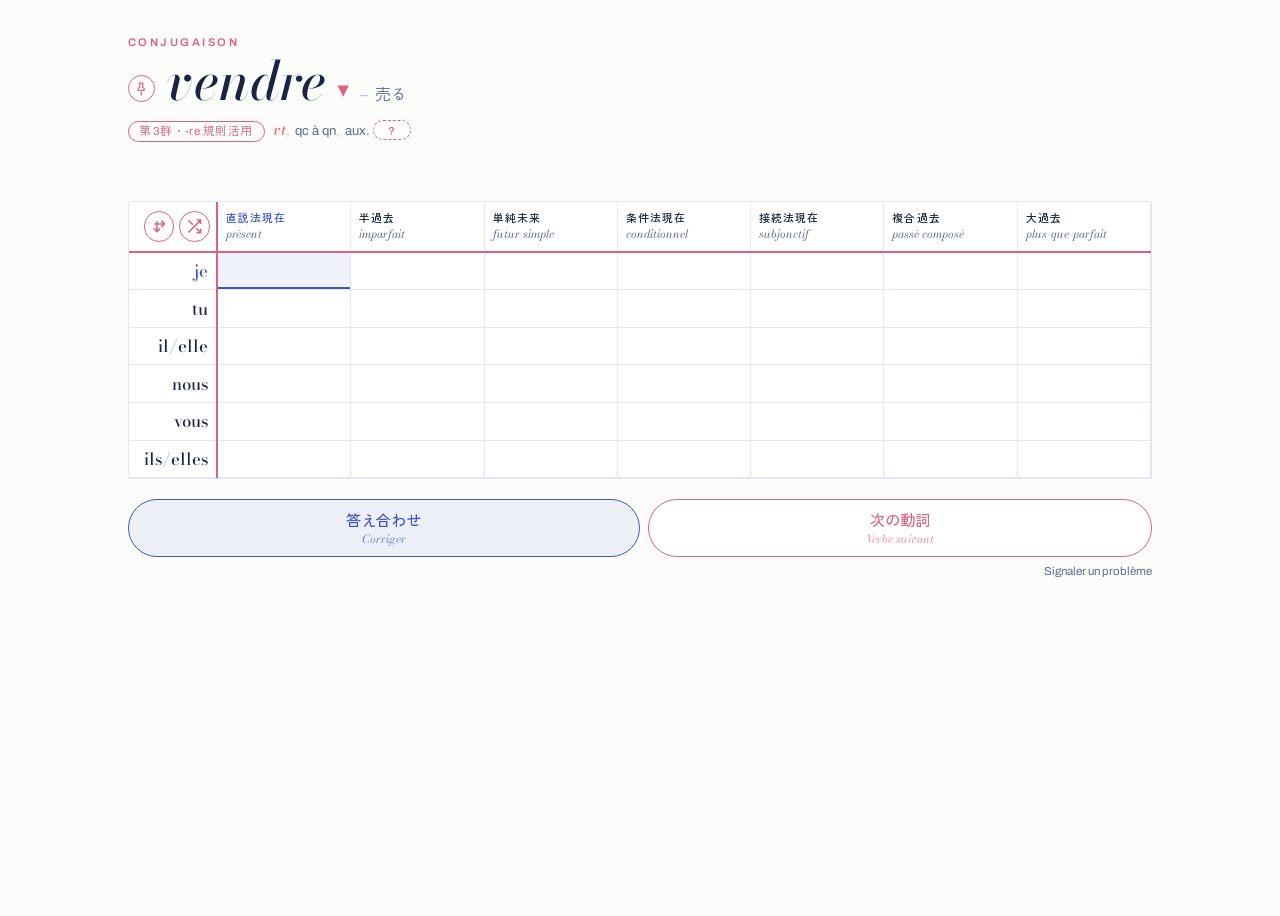
==== index.html @ c1a4fba4 "Fix rule" ====
<!doctype html>
<html lang="ja">
<meta charset="utf-8">
<meta name="viewport" content="width=device-width,initial-scale=1,interactive-widget=resizes-content">
<title>Conjugaison Seyès | フランス語動詞の活用ドリル</title>
<meta name="description" content="フランス語の動詞を、人称・時制の表に書き込んで練習するドリル。">
<link rel="canonical" href="https://conjugaison-seyes.pages.dev/">
<meta name="theme-color" content="#FCFCFA" media="(prefers-color-scheme: light)">
<meta name="theme-color" content="#11131C" media="(prefers-color-scheme: dark)">
<meta name="color-scheme" content="light dark">

<meta property="og:type" content="website">
<meta property="og:site_name" content="Conjugaison Seyès">
<meta property="og:locale" content="ja_JP">
<meta property="og:url" content="https://conjugaison-seyes.pages.dev/">
<meta property="og:title" content="Conjugaison Seyès | フランス語動詞の活用ドリル">
<meta property="og:description" content="人称・時制の表に書き込んで覚える、フランス語動詞の活用ドリル。">
<meta property="og:image" content="https://conjugaison-seyes.pages.dev/ogp.png">
<meta property="og:image:width" content="1200">
<meta property="og:image:height" content="630">
<meta property="og:image:alt" content="セイエス罫のノートに書かれた être の活用表">
<meta name="twitter:card" content="summary_large_image">

<link rel="icon" href="/icon.svg" type="image/svg+xml">
<link rel="apple-touch-icon" href="/apple-touch-icon.png">
<link rel="manifest" href="/manifest.json">
<!-- iOS のホーム画面名。title が長いので短い名前を渡す (16.4 未満は manifest の short_name を読まない) -->
<meta name="apple-mobile-web-app-title" content="Conjugaison">
<link rel="preconnect" href="https://fonts.gstatic.com" crossorigin>
<link rel="stylesheet" href="https://fonts.googleapis.com/css2?family=Archivo:wght@400;500;600&family=Bodoni+Moda:ital,opsz,wght@0,6..96,400..600;1,6..96,400..500&family=Zen+Kaku+Gothic+New:wght@400;500&display=swap">
<link rel="stylesheet" href="/style.css">

<p id="fallback" hidden>動詞データを読み込めませんでした。ページを再読み込みしてください。</p>
<noscript><p>このドリルは JavaScript が必要です。ブラウザの設定で有効にしてください。</p></noscript>

<main hidden>
  <header>
    <p class="eyebrow">conjugaison</p>
    <h1><button id="pin" aria-pressed="false" aria-label="この表をピン留め" title="この表をピン留め">
      <svg viewBox="0 0 24 24" fill="none" stroke="currentColor" stroke-width="2"
           stroke-linecap="round" stroke-linejoin="round" aria-hidden="true">
        <path d="M12 17v5"/><path d="M9 2h6l-1 6 3 3v3H7v-3l3-3z"/>
      </svg>
    </button><span id="verb"></span><span class="pick">▾<select id="pick" aria-label="動詞を選ぶ"></select></span> <small id="meaning"></small></h1>
    <p class="gloss" id="gloss"></p>
    <p class="ex" id="ex"></p>
  </header>

  <p class="state" id="state" hidden></p>
  <div class="scroll-wrap">
    <div class="scroll"><table id="grid"></table></div>
    <div id="hint" hidden><span>横にスクロールできます</span></div>
  </div>

  <div class="bar">
    <button id="check">答え合わせ<small class="sub">Corriger</small></button>
    <button id="restore" hidden></button>
    <button id="reorder" hidden>並び順を戻す<small class="sub">Ordre initial</small></button>
    <button id="next">次の動詞<small class="sub">Verbe suivant</small></button>
    <ul class="pins" id="pins" hidden></ul>
    <a class="feedback" href="https://github.com/kamataryo/conjugaison-seyes/issues/new"
       target="_blank" rel="noopener">Signaler un problème</a>
  </div>
  <!-- 今回のリリースでは出さない。app.js のリスナと対で戻す
  <button id="reset-score">スコアをリセット</button>
  -->

</main>

<script type="module" src="app.js"></script>
---- style.css ----
/* 学習ノート(セイエス罫 / косая линейка)の紙面: 薄紫の罫と、左端の赤い余白線。
   書体だけは言語で替わるので、--display / --body は各 index.html で上書きする */
:root {
  --paper: #FCFCFA;
  --card: #FFFFFF;
  --ink: #1A2440;
  --ink-soft: #616A88;
  --rule: #C3B8DC;
  --rule-faint: #E9E4F3;
  --margin: #DA6480;
  --ok: #1E7A5B;
  --ok-bg: rgba(30, 122, 91, .12);
  --ng: #C4453C;
  --ng-bg: rgba(196, 69, 60, .1);
  --focus: #3B57C4;
  --focus-bg: rgba(59, 87, 196, .08);
  --display: "Bodoni Moda", "Hiragino Mincho ProN", serif;
  /* ラテンは Archivo、日本語は Zen Kaku Gothic New。
     素の system-ui (Mac なら Hiragino Sans) だと Archivo と字面が揃わない */
  --body: "Archivo", "Zen Kaku Gothic New", system-ui, "Hiragino Sans", sans-serif;
}
@media (prefers-color-scheme: dark) {
  :root:not([data-theme="light"]) {
    --paper: #11131C;
    --card: #191C28;
    --ink: #E9EAF3;
    --ink-soft: #9098B4;
    --rule: #4C4569;
    --rule-faint: #2A2C3C;
    --margin: #DE7B92;
    --ok: #55C296;
    --ok-bg: rgba(85, 194, 150, .16);
    --ng: #F07C72;
    --ng-bg: rgba(240, 124, 114, .14);
    --focus: #8FA3FF;
    --focus-bg: rgba(143, 163, 255, .12);
  }
}
:root[data-theme="dark"] {
  --paper: #11131C;
  --card: #191C28;
  --ink: #E9EAF3;
  --ink-soft: #9098B4;
  --rule: #4C4569;
  --rule-faint: #2A2C3C;
  --margin: #DE7B92;
  --ok: #55C296;
  --ok-bg: rgba(85, 194, 150, .16);
  --ng: #F07C72;
  --ng-bg: rgba(240, 124, 114, .14);
  --focus: #8FA3FF;
  --focus-bg: rgba(143, 163, 255, .12);
}

body {
  background: var(--paper);
  color: var(--ink);
  font-family: var(--body);
  -webkit-text-size-adjust: 100%;
  padding: 1.75rem 1rem 0;
  display: flex;
  flex-direction: column;
  gap: 1.5rem;
  min-height: 100dvh;
  box-sizing: border-box;
}
/* 狭い画面では紙の余白を詰める。表を1行でも多く見せたい */
@media (max-width: 30rem) {
  body { padding-top: .75rem; gap: 1.1rem; }
}
main[hidden] { display: none; }
/* main は app.js が出すので、JS が動かないと白紙になる。その2通りの断りだけは HTML 側に置く */
#fallback, noscript { width: 100%; max-width: 64rem; margin-inline: auto; color: var(--ink-soft); }
main { width: 100%; max-width: 64rem; margin-inline: auto; display: flex; flex-direction: column; gap: 1.25rem; }

.eyebrow {
  font-size: .7rem; letter-spacing: .22em; text-transform: uppercase;
  color: var(--margin); font-weight: 600; margin: 0 0 .4rem;
}
h1 {
  font-family: var(--display); font-style: italic; font-weight: 500;
  font-size: clamp(2.0625rem, 9.75vw, 3.375rem); line-height: 1; margin: 0;
  display: flex; flex-wrap: wrap; align-items: baseline; column-gap: .7rem; row-gap: .2rem;
}
#meaning {
  font-family: var(--body); font-style: normal; font-weight: 400;
  font-size: 1rem; letter-spacing: .01em; color: var(--ink-soft);
}
/* 見出し語と訳語の境。記号自体は主張させない */
#meaning:not(:empty)::before { content: "–"; margin-right: .4em; color: var(--rule); }
/* 動詞の右の ▾。押すとブラウザ標準の一覧が開く */
.pick {
  position: relative; top: -.15em; /* 動詞のベースラインに対して少し上げる */
  display: inline-grid; place-items: center;
  font-family: var(--body); font-style: normal; font-size: .42em; line-height: 1;
  color: var(--margin); cursor: pointer;
}
/* 三角は小さいので、当たり判定だけ指の幅まで広げる */
.pick select { position: absolute; inset: -.6em -.9em; width: auto; height: auto; opacity: 0; cursor: pointer; }
/* 出題モードでは問題集が動詞を決めるので、▾ ごと引っ込める */
.pick:has(select:disabled) { display: none; }
.pick:has(select:focus-visible) { outline: 2px solid var(--focus); outline-offset: .25em; border-radius: 2px; }

/* 辞書の見出しにあたる行。品詞・語法・助動詞 */
.gloss { margin: .5rem 0 0; font-size: .82rem; line-height: 1.9; color: var(--ink-soft); }
.gloss i {
  font-family: var(--display); font-style: italic; font-weight: 500;
  font-size: .95rem; color: var(--margin);
}
/* 区切りは辞書にならってカンマ。中黒は point médian と紛れるので使わない */
.gloss .sep { margin-right: .3rem; color: var(--rule); }
/* 伏せた助動詞。破線の枠で「まだ出していない」ことを示す */
#aux-hint {
  display: inline-grid; place-items: center; vertical-align: middle;
  box-sizing: border-box; width: 2.4rem; min-width: 0; margin-right: 0; /* 幅だけ avoir / être に合わせる。字と余白は .chip のまま */
  position: relative; top: -2px; /* aux. の字面に合わせて少し上げる */
  border-style: dashed; color: var(--margin); border-color: var(--margin);
}
#aux-hint span { transform: translateY(1px); } /* 点線の円の中で ? を下げる */
#aux-hint:hover, #aux-hint:active { background: var(--ng-bg); }
/* 用例。活用形を含むので答え合わせのあとだけ出る */
.ex {
  margin: .6rem 0 0; font-family: var(--display); font-style: italic;
  font-size: .95rem; line-height: 1.5;
  border-left: 2px solid var(--rule); padding-left: .7rem;
  animation: pop-in .3s ease both;
}
.ex:empty { display: none; }
.ex small {
  display: block; font-family: var(--body); font-style: normal;
  font-size: .78rem; color: var(--ink-soft); margin-top: .15rem;
}
/* 余白線と同じ赤で目立たせる。gloss の先頭に置くので右に余白 */
.chip {
  font-size: .72rem; letter-spacing: .04em; color: var(--margin); margin-right: .5rem;
  border: 1px solid var(--margin); border-radius: 999px; padding: .2rem .7rem;
  white-space: nowrap;
}
/* 表の上の断り書き。消した行列とシャッフルを .chip で並べる */
.state { margin: .6rem 0 .4rem; display: flex; flex-wrap: wrap; gap: .3rem; }
.state .chip { margin-right: 0; }

.scroll { overflow-x: auto; background: var(--card); border: 1px solid var(--rule-faint); border-radius: 2px; }
table { border-collapse: collapse; width: 100%; }
th { font-weight: 500; text-align: left; }
/* 見出しの位置で決まるぶん(余白・罫・sticky)。中身が人称でも時制でも共通 */
thead th { padding: .45rem .5rem; white-space: nowrap; border-bottom: 2px solid var(--margin); border-right: 1px solid var(--rule-faint); }
tbody th {
  position: sticky; left: 0; z-index: 1; background: var(--card);
  padding: 0 .5rem; white-space: nowrap;
  border-right: 2px solid var(--margin);
  border-bottom: 1px solid var(--rule-faint);
}
/* 見出しの中身で決まるぶん。行と列を入れ替えても字面はついて回る */
th.pron { font-family: var(--display); font-size: 1.05rem; }
th.tense { font-size: .68rem; letter-spacing: .1em; text-transform: uppercase; }
thead th:first-child { position: sticky; left: 0; z-index: 2; background: var(--card); border-right: 2px solid var(--margin); padding: .25rem .4rem; }
/* 見出し列は幅を固定。人称と時制を入れ替えても表の位置がずれない。
   下限を決めているのは転置したときの "conditionnel" と 直説法現在(5文字)。
   これ以上詰めると人称のときだけ列が細くなって、入れ替えるたびに表が横に動く */
tbody th, thead th:first-child { box-sizing: border-box; width: 5.5rem; min-width: 5.5rem; text-align: right; }
/* 行・列を消すボタンの置き場。採点したら出す */
th.foot, td.foot {
  box-sizing: border-box; width: 2.6rem; min-width: 2.6rem; padding: .2rem;
  border-right: 1px solid var(--rule-faint);
}
.footrow th, .footrow td { border-bottom: 0; height: 2.2rem; }
#grid:not(.checked) .footrow, #grid:not(.checked) .foot { display: none; }
.cut-btn {
  width: 1.8rem; height: 1.8rem; min-width: 0; padding: 0; margin: 0 auto;
  display: grid; place-items: center; border-radius: 50%; font-size: .9rem;
  color: var(--margin); border-color: var(--margin);
  transition: transform .12s ease, background .12s ease;
}
/* 時制ヘッダに添える原語名 (présent / настоящее) */
.sub {
  display: block; font-family: var(--display); font-style: italic;
  font-size: .72rem; letter-spacing: 0; text-transform: none;
  color: var(--ink-soft); font-weight: 400;
}
/* 行見出しに来た原語名だけは折り返す。ハイフンは自動で折り返し候補になるので
   plus-que-parfait は plus-que- / parfait で折れる。列見出しは幅が足りるので1行のまま */
tbody th .sub { white-space: normal; line-height: 1.2; }
.cut-btn:hover { background: var(--ng-bg); }
.cut-btn:active { background: var(--ng-bg); transform: scale(.88); }
td { position: relative; border-bottom: 1px solid var(--rule-faint); border-right: 1px solid var(--rule-faint); padding: 0; }
tbody tr:last-child td, tbody tr:last-child th { border-bottom: 0; }
/* 人称の行、時制の列に印をつけて現在地を示す */
tr:has(input:focus) th, thead th.here { color: var(--focus); }

input {
  /* 16px 未満だと iOS がフォーカス時にズームする */
  font: 400 1.0625rem/1 var(--body);
  border: 0; background: transparent; color: inherit;
  padding: .55rem .5rem; width: 100%; min-width: 7.5rem; box-sizing: border-box; display: block;
}
/* 採点中。フォーカスも渡さないので下線が出ない。色は自前のものを保つ */
input:disabled { -webkit-text-fill-color: currentColor; opacity: 1; cursor: default; }
input:focus { outline: 0; background: var(--focus-bg); box-shadow: inset 0 -2px 0 var(--focus); }
input.ok { color: var(--ok); background: var(--ok-bg); }
input.ng { color: var(--ng); background: var(--ng-bg); }
/* 行・列だけ採点したときの、採点対象外のセル */
input.skip { color: var(--ink-soft); background: color-mix(in srgb, var(--ink-soft) 13%, transparent); }
/* 形が存在しないマス(完了体の現在、命令法の я など)。斜線を敷いて書けないことを示す。
   仏語版には出ない形なので、.gap を付けるのはロシア語版だけ */
input.gap {
  cursor: default;
  background: repeating-linear-gradient(-45deg,
    transparent 0 6px, var(--rule-faint) 6px 7px);
}
input::placeholder { color: var(--rule); opacity: 1; }
/* 答え合わせで全セルに出る正解。採点前は空なので行の高さは変わらない */
.ans {
  display: block; padding: 0 .5rem .4rem; font-size: .8rem; line-height: 1.3;
  font-family: var(--display); font-style: italic; font-weight: 500; color: inherit;
  white-space: nowrap;
}
.ans > .pr { font-weight: 400; color: var(--ink-soft); }
.ans:empty { display: none; }

/* 行・列の出し入れ、採点の走り、用例。どれもセルの --i でわずかにずらす */
@keyframes pop-in { from { opacity: 0; transform: translateY(-.35rem); } }
.leaving { opacity: 0; transform: scale(.85); transition: opacity .2s ease, transform .2s ease; }
#grid.grading input { transition: background .25s ease, color .25s ease; transition-delay: calc(var(--i, 0) * 9ms); }
#grid.grading .ans, #grid.grading td .pct { animation: pop-in .25s ease both; animation-delay: calc(var(--i, 0) * 9ms); }
#grid.grading .cut-btn { animation: pop-in .25s ease both; animation-delay: .3s; }

/* 3. 読み込み時、表が右に見切れていたら横スクロールできることを知らせる */
.scroll-wrap { position: relative; }
#hint[hidden] { display: none; }
#hint {
  position: absolute; inset: 0; display: grid; place-items: center;
  pointer-events: none; transition: opacity .45s ease;
  background: linear-gradient(90deg, transparent 40%, color-mix(in srgb, var(--card) 85%, transparent));
}
#hint.gone { opacity: 0; }
#hint span {
  margin-left: auto; margin-right: 1.25rem;
  font-size: .78rem; letter-spacing: .04em; color: var(--ink-soft);
  background: var(--card); border: 1px solid var(--rule);
  border-radius: 999px; padding: .35rem .8rem; white-space: nowrap;
}
#hint span::after { content: " →"; display: inline-block; animation: nudge 1.1s ease-in-out infinite; }
@keyframes nudge { 50% { transform: translateX(.3rem); } }

@media (prefers-reduced-motion: reduce) {
  .leaving, #grid.grading input, #grid.grading .ans, #grid.grading td .pct,
  #grid.grading .cut-btn, #hint span::after, .ex { animation: none; transition: none; }
}

/* 主なボタンは横並びで等分。消した行列がなければ2つ、あれば3つ */
.bar { display: flex; flex-wrap: wrap; gap: .5rem; }
/* 日本語の下にフランス語が入るぶん、上下の余白は詰める */
.bar button { flex: 1 1 auto; padding-block: .5rem; } /* 幅は文字なりに、余白は等分。狭ければ折り返す */
.bar button[hidden] { display: none; }
/* ボタンの下、右端に小さく */
.bar .feedback {
  flex: 1 0 100%; text-align: right; margin: 0;
  font-size: .72rem; color: var(--ink-soft); text-decoration: none;
}
.bar a.feedback:hover { text-decoration: underline; } /* 仏語版は <a> が直接 .feedback */
/* リンクが複数あるときは <p> で包んで中に <a> を並べる */
.bar .feedback a { color: inherit; text-decoration: none; }
.bar .feedback a:hover { text-decoration: underline; }
.bar .feedback .sep { margin-inline: .5em; color: var(--rule); }
.bar .sub { color: inherit; opacity: .7; } /* ボタンの色に合わせる */
button {
  font: 500 .95rem var(--body); color: var(--ink);
  background: var(--card); border: 1px solid var(--rule);
  border-radius: 999px; padding: .75rem .9rem; min-width: 2.9rem; cursor: pointer;
  touch-action: manipulation; white-space: nowrap;
  transition: background .12s ease, border-color .12s ease;
}
button:hover { background: var(--focus-bg); }
button:active { background: var(--focus-bg); }
button:focus-visible { outline: 2px solid var(--focus); outline-offset: 2px; }
/* 行列入れ替えとシャッフルは表の左上の空欄に並べる */
.corner { display: flex; justify-content: flex-end; gap: .3rem; }
#swap, #shuffle {
  width: 1.9rem; height: 1.9rem; min-width: 0; padding: 0; margin: 0;
  display: grid; place-items: center;
  border-radius: 50%; color: var(--margin); border-color: var(--margin);
  transition: transform .12s ease, background .12s ease;
}
#swap:hover, #shuffle:hover { background: var(--ng-bg); }
#swap:active, #shuffle:active { background: var(--ng-bg); transform: scale(.88); }
/* 出題中は並べ替えも止める。表の並びごと 1 件なので触らせない */
body:has(.pins.quiz) :is(#swap, #shuffle) { display: none; }
/* 1セルだけになったシャッフル。押せないことを見せて、そのまま置いておく */
#shuffle:disabled { opacity: .3; cursor: default; }
#shuffle:disabled:hover, #shuffle:disabled:active { background: var(--card); transform: none; }
#swap svg, #shuffle svg { width: 1.05rem; height: 1.05rem; }
#swap svg { transform: translate(1px, 1px); }
/* 動詞の左。今の動詞と並び順・消した行列をまとめてピン留めする */
#pin {
  width: 1.7rem; height: 1.7rem; min-width: 0; padding: 0; align-self: center;
  position: relative; top: 7px; /* h1 の字面に対して少し下げる */
  display: grid; place-items: center; border-radius: 50%;
  color: var(--margin); border-color: var(--margin);
  transition: transform .12s ease, background .12s ease;
}
#pin svg { width: .9rem; height: .9rem; transform: translateY(1px); } /* ピンの頭が上に張るぶん、円の中で下げる */
#pin:hover, #pin:active { background: var(--ng-bg); }
#pin:active { transform: scale(.88); }
/* 留めてあるあいだは塗りつぶす */
#pin[aria-pressed="true"] { background: var(--ng-bg); }
#pin[aria-pressed="true"] svg { fill: currentColor; }

/* ピン留めした表の一覧。1件1行ではなく、収まるだけ横に並べる */
.pins { flex: 1 0 100%; list-style: none; margin: 0; padding: 0; display: flex; flex-wrap: wrap; gap: .4rem; }
.pins[hidden] { display: none; }
.pins li {
  display: flex; background: var(--card);
  border: 1px solid var(--rule); border-radius: 999px; overflow: hidden;
}
.pins button { border: 0; border-radius: 0; padding: .4rem .7rem; min-width: 0; }
.pins .pin-open { display: flex; align-items: baseline; gap: .4rem; }
.pins .pin-open b { font-family: var(--display); font-style: italic; font-weight: 500; font-size: .95rem; }
.pins .pin-open small { font-size: .7rem; color: var(--ink-soft); }
.pins .pin-del { color: var(--margin); padding-inline: .55rem; border-left: 1px solid var(--rule-faint); }
/* 操作の行とピンの行を分けるだけの空の li */
.pins .br { flex: 1 0 100%; height: 0; border: 0; }
/* 一覧の末尾。ピンではないので枠を破線にして区別する */
.pins :is(.copy, .mode, .clear) { border-style: dashed; }
.pins :is(.copy, .mode, .clear) button { font-size: .78rem; color: var(--ink-soft); }
.pins .clear button:hover { color: var(--margin); }
.pins .copy button { display: flex; align-items: center; gap: .3rem; }
.pins .copy svg { width: .9rem; height: .9rem; flex: none; }
/* 問題集から出題している最中。押されたトグルとピンを同じ色で結ぶ */
.pins .mode button[aria-pressed="true"] { background: var(--ng-bg); color: var(--ink); }
.pins.quiz .mode { border-style: solid; border-color: var(--margin); }
/* li の背景は中のボタンに隠れるので、ボタンごと染める */
.pins.quiz li:has(.pin-open) { border-color: var(--margin); }
.pins.quiz li:has(.pin-open) button { background: var(--ng-bg); }
.pins.quiz li:has(.pin-open) button:hover { background: var(--focus-bg); }
.pins.quiz li:has(.pin-open) .pin-del { border-left-color: var(--margin); }

#check { color: var(--focus); border-color: var(--focus); background: var(--focus-bg); }
#check:hover { background: color-mix(in srgb, var(--focus) 16%, transparent); }
#next { color: var(--margin); border-color: var(--margin); }
#restore, #reorder { color: var(--ink-soft); }
/* 問題集から出題している間は、表の並びと消した行列ごと 1 件。取り消しは出さない */
.bar:has(.pins.quiz) :is(#restore, #reorder) { display: none; }
#next:hover { background: var(--ng-bg); }
/* 通算スコアの全消しは日常の操作ではないので、小さく下に置く */
#reset-score {
  align-self: center; font-size: .78rem; padding: .35rem .8rem;
  color: var(--ink-soft); border-color: var(--rule-faint);
}

/* 通算の正答率。セルは右上に小さく、見出しは名前の下 */
.pct {
  font-variant-numeric: tabular-nums; color: var(--ink-soft);
  font-family: var(--body); font-style: normal; letter-spacing: 0; font-size: .65rem;
}
td .pct { position: absolute; top: .15rem; right: .3rem; opacity: .75; }
th .pct { display: block; font-weight: 400; text-transform: none; }
th .pct:empty, td .pct:empty { display: none; }
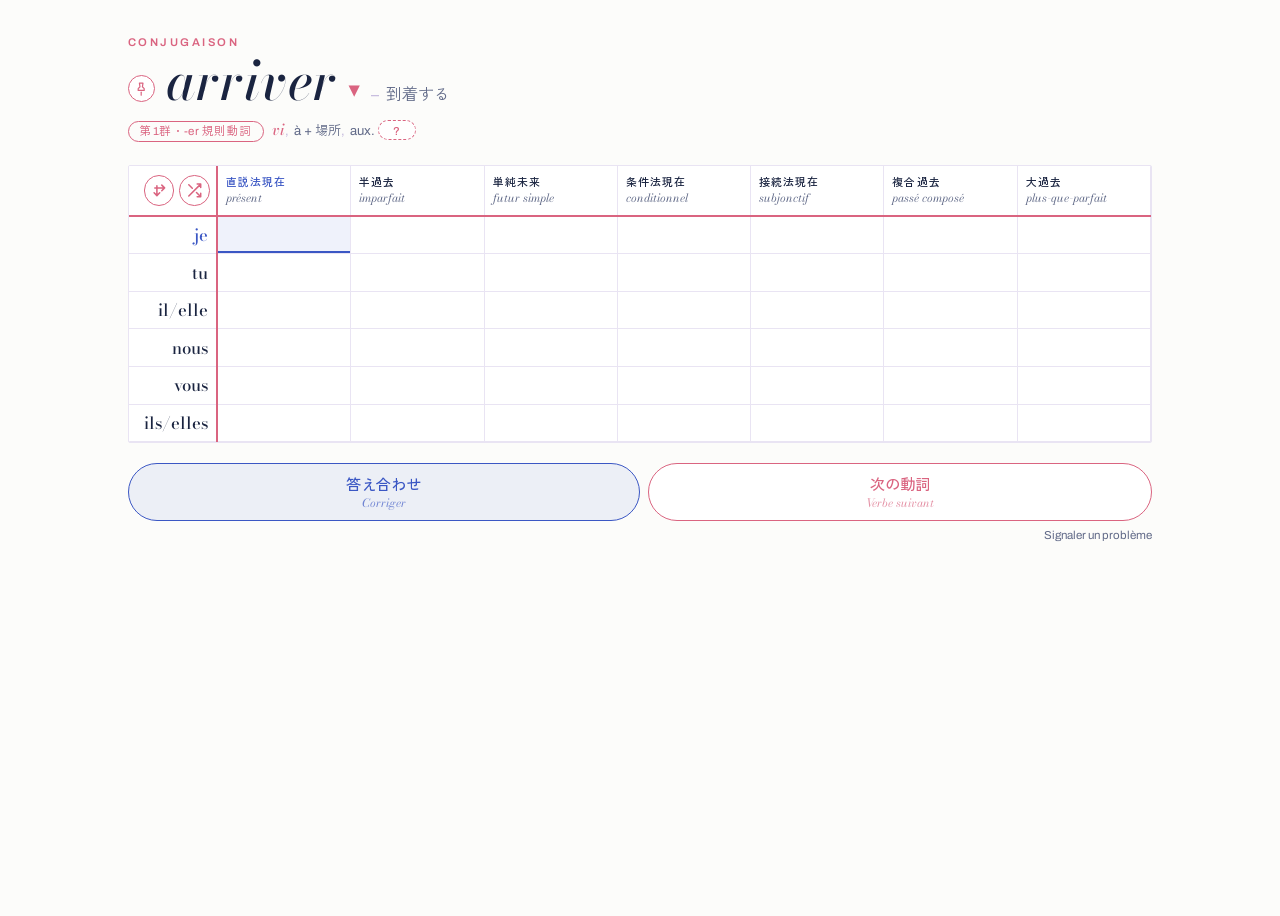
==== commit 2c2f6c9e: "Fix" ====
--- a/index.html
+++ b/index.html
@@ -46,8 +46,8 @@
     <p class="ex" id="ex"></p>
   </header>
 
-  <p class="state" id="state" hidden></p>
   <div class="scroll-wrap">
+    <p class="state" id="state" hidden></p>
     <div class="scroll"><table id="grid"></table></div>
     <div id="hint" hidden><span>横にスクロールできます</span></div>
   </div>
--- a/style.css
+++ b/style.css
@@ -137,7 +137,8 @@
   white-space: nowrap;
 }
 /* 表の上の断り書き。消した行列とシャッフルを .chip で並べる */
-.state { margin: .6rem 0 .4rem; display: flex; flex-wrap: wrap; gap: .3rem; }
+.state[hidden] { display: none; }
+.state { margin: -.7rem 0 .3rem; /* main の gap を食い、header に寄せる */ display: flex; flex-wrap: wrap; gap: .3rem; }
 .state .chip { margin-right: 0; }
 
 .scroll { overflow-x: auto; background: var(--card); border: 1px solid var(--rule-faint); border-radius: 2px; }
@@ -226,10 +227,12 @@
 #grid.grading .cut-btn { animation: pop-in .25s ease both; animation-delay: .3s; }
 
 /* 3. 読み込み時、表が右に見切れていたら横スクロールできることを知らせる */
-.scroll-wrap { position: relative; }
+/* state / 表 / hint を1つの箱に。hint は表と同じマスに重ねる */
+.scroll-wrap { display: grid; grid-template-rows: auto 1fr; }
+.scroll-wrap > .scroll, .scroll-wrap > #hint { grid-area: 2 / 1; min-width: 0; }
 #hint[hidden] { display: none; }
 #hint {
-  position: absolute; inset: 0; display: grid; place-items: center;
+  display: grid; place-items: center;
   pointer-events: none; transition: opacity .45s ease;
   background: linear-gradient(90deg, transparent 40%, color-mix(in srgb, var(--card) 85%, transparent));
 }
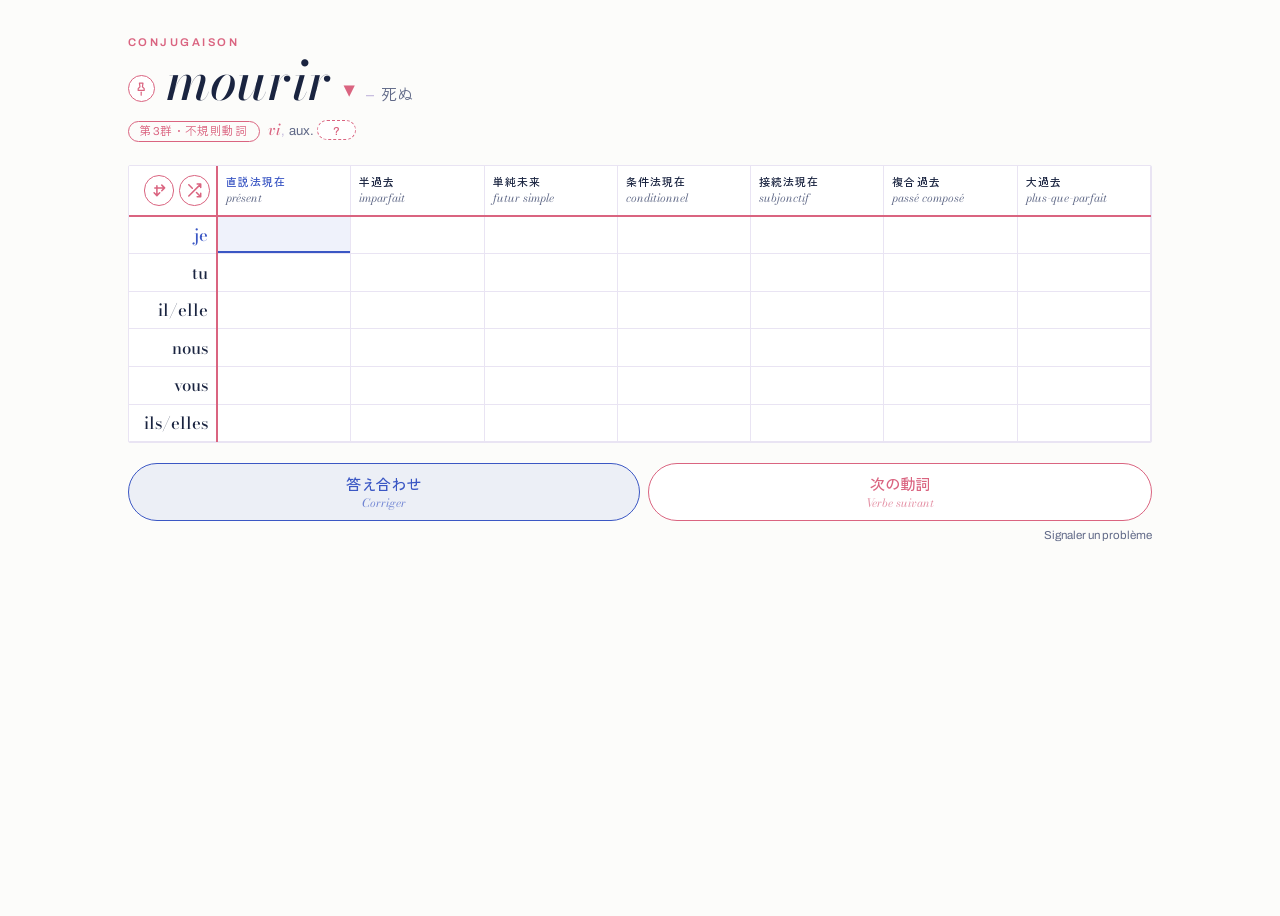
==== commit 63458df4: "Fix" ====
--- a/index.html
+++ b/index.html
@@ -54,8 +54,6 @@
 
   <div class="bar">
     <button id="check">答え合わせ<small class="sub">Corriger</small></button>
-    <button id="restore" hidden></button>
-    <button id="reorder" hidden>並び順を戻す<small class="sub">Ordre initial</small></button>
     <button id="next">次の動詞<small class="sub">Verbe suivant</small></button>
     <ul class="pins" id="pins" hidden></ul>
     <a class="feedback" href="https://github.com/kamataryo/conjugaison-seyes/issues/new"
--- a/style.css
+++ b/style.css
@@ -140,6 +140,14 @@
 .state[hidden] { display: none; }
 .state { margin: -.7rem 0 .3rem; /* main の gap を食い、header に寄せる */ display: flex; flex-wrap: wrap; gap: .3rem; }
 .state .chip { margin-right: 0; }
+/* ✕ 付きは .pins のピルにならう。余白は中の2つが持ち、境目は細い線 */
+.state .chip:has(.chip-x) { display: inline-flex; padding: 0; overflow: hidden; }
+.state .chip:has(.chip-x) > span { padding: .2rem .7rem; }
+.chip-x {
+  font: inherit; color: var(--margin); min-width: 0;
+  border: 0; border-left: 1px solid var(--rule-faint); border-radius: 0;
+  padding: .2rem .55rem;
+}
 
 .scroll { overflow-x: auto; background: var(--card); border: 1px solid var(--rule-faint); border-radius: 2px; }
 table { border-collapse: collapse; width: 100%; }
@@ -341,9 +349,6 @@
 #check { color: var(--focus); border-color: var(--focus); background: var(--focus-bg); }
 #check:hover { background: color-mix(in srgb, var(--focus) 16%, transparent); }
 #next { color: var(--margin); border-color: var(--margin); }
-#restore, #reorder { color: var(--ink-soft); }
-/* 問題集から出題している間は、表の並びと消した行列ごと 1 件。取り消しは出さない */
-.bar:has(.pins.quiz) :is(#restore, #reorder) { display: none; }
 #next:hover { background: var(--ng-bg); }
 /* 通算スコアの全消しは日常の操作ではないので、小さく下に置く */
 #reset-score {
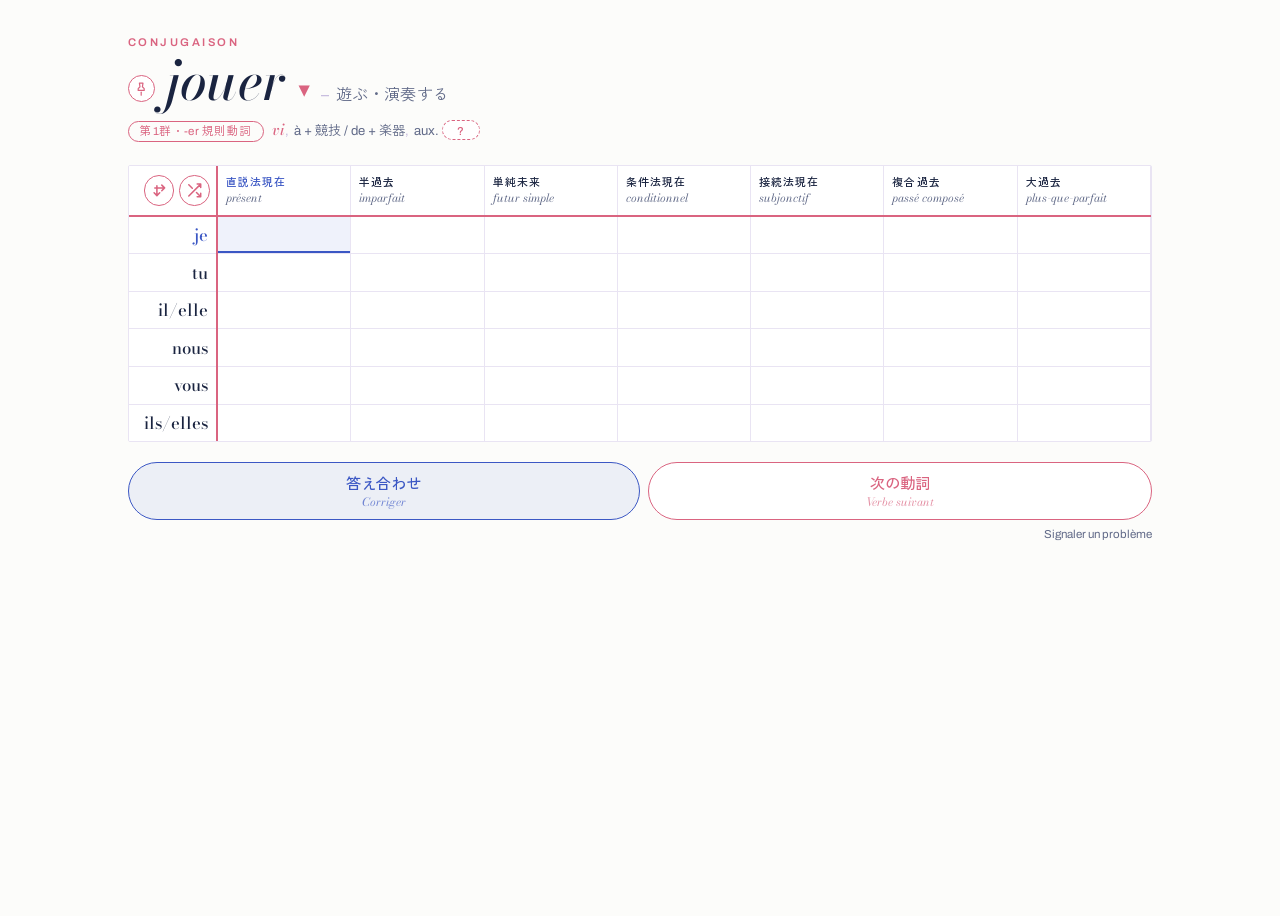
==== commit 3ea721f0: "Fix" ====
--- a/index.html
+++ b/index.html
@@ -55,7 +55,11 @@
   <div class="bar">
     <button id="check">答え合わせ<small class="sub">Corriger</small></button>
     <button id="next">次の動詞<small class="sub">Verbe suivant</small></button>
-    <ul class="pins" id="pins" hidden></ul>
+    <details class="pins-box" id="pins-box" hidden>
+      <summary id="pins-title">問題集</summary>
+      <ul class="pins" id="pins"></ul>
+    </details>
+    <ul class="pins" id="pin-ctrl" hidden></ul>
     <a class="feedback" href="https://github.com/kamataryo/conjugaison-seyes/issues/new"
        target="_blank" rel="noopener">Signaler un problème</a>
   </div>
--- a/style.css
+++ b/style.css
@@ -168,16 +168,19 @@
    下限を決めているのは転置したときの "conditionnel" と 直説法現在(5文字)。
    これ以上詰めると人称のときだけ列が細くなって、入れ替えるたびに表が横に動く */
 tbody th, thead th:first-child { box-sizing: border-box; width: 5.5rem; min-width: 5.5rem; text-align: right; }
-/* 行・列を消すボタンの置き場。採点したら出す */
-th.foot, td.foot {
-  box-sizing: border-box; width: 2.6rem; min-width: 2.6rem; padding: .2rem;
-  border-right: 1px solid var(--rule-faint);
-}
-.footrow th, .footrow td { border-bottom: 0; height: 2.2rem; }
-#grid:not(.checked) .footrow, #grid:not(.checked) .foot { display: none; }
+/* 行・列を消すボタンの置き場。採点したら見出しの中に出す。
+   列は最前行の見出しの右端、行は最前列の見出しの左端 */
+th { position: relative; }
+.cut-slot { position: absolute; top: 50%; transform: translateY(-50%); line-height: 0; }
+thead .cut-slot { right: .3rem; }
+tbody .cut-slot { left: .3rem; }
+/* ボタンのぶんだけ場所を空ける。見出し列は詰めずに広げる */
+#grid.cut-r tbody th, #grid.cut-r thead th:first-child { width: 7rem; min-width: 7rem; }
+#grid.cut-r tbody th { padding-left: 1.7rem; }
+#grid.cut-c thead th:not(:first-child) { padding-right: 1.7rem; }
 .cut-btn {
-  width: 1.8rem; height: 1.8rem; min-width: 0; padding: 0; margin: 0 auto;
-  display: grid; place-items: center; border-radius: 50%; font-size: .9rem;
+  width: 1.35rem; height: 1.35rem; min-width: 0; padding: 0;
+  display: grid; place-items: center; border-radius: 50%; font-size: .7rem;
   color: var(--margin); border-color: var(--margin);
   transition: transform .12s ease, background .12s ease;
 }
@@ -318,7 +321,12 @@
 #pin[aria-pressed="true"] svg { fill: currentColor; }
 
 /* ピン留めした表の一覧。1件1行ではなく、収まるだけ横に並べる */
-.pins { flex: 1 0 100%; list-style: none; margin: 0; padding: 0; display: flex; flex-wrap: wrap; gap: .4rem; }
+.pins-box { flex: 1 0 100%; }
+.pins-box[hidden] { display: none; }
+.pins-box summary { cursor: pointer; font-size: .8rem; color: var(--ink-soft); padding: .2rem 0; }
+.pins-box[open] summary { margin-bottom: .4rem; }
+.pins-box.quiz summary { color: var(--margin); font-weight: 600; }
+.pins { list-style: none; margin: 0; padding: 0; display: flex; flex-wrap: wrap; gap: .4rem; }
 .pins[hidden] { display: none; }
 .pins li {
   display: flex; background: var(--card);
@@ -329,9 +337,7 @@
 .pins .pin-open b { font-family: var(--display); font-style: italic; font-weight: 500; font-size: .95rem; }
 .pins .pin-open small { font-size: .7rem; color: var(--ink-soft); }
 .pins .pin-del { color: var(--margin); padding-inline: .55rem; border-left: 1px solid var(--rule-faint); }
-/* 操作の行とピンの行を分けるだけの空の li */
-.pins .br { flex: 1 0 100%; height: 0; border: 0; }
-/* 一覧の末尾。ピンではないので枠を破線にして区別する */
+/* 操作ボタン。ピンではないので枠を破線にして区別する */
 .pins :is(.copy, .mode, .clear) { border-style: dashed; }
 .pins :is(.copy, .mode, .clear) button { font-size: .78rem; color: var(--ink-soft); }
 .pins .clear button:hover { color: var(--margin); }
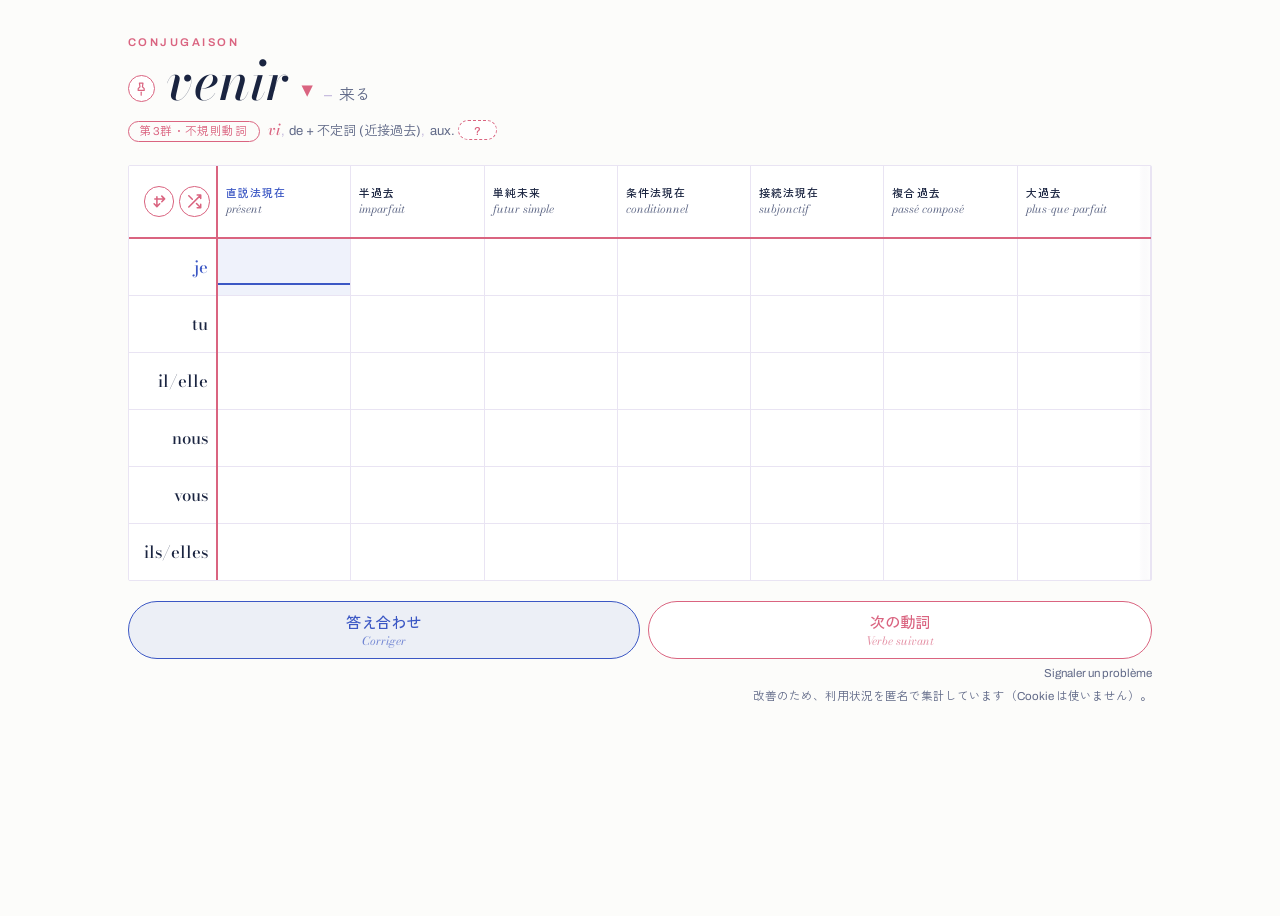
==== commit ed0066cb: "Umami の利用統計追加" ====
--- a/index.html
+++ b/index.html
@@ -29,6 +29,12 @@
 <link rel="preconnect" href="https://fonts.gstatic.com" crossorigin>
 <link rel="stylesheet" href="https://fonts.googleapis.com/css2?family=Archivo:wght@400;500;600&family=Bodoni+Moda:ital,opsz,wght@0,6..96,400..600;1,6..96,400..500&family=Zen+Kaku+Gothic+New:wght@400;500&display=swap">
 <link rel="stylesheet" href="/style.css">
+<!-- 利用状況の集計。?v= や ?pins= は表の状態を URL に書いているだけなので、
+     exclude-search で検索文字列を落とす。これがないと表を変えるたびページビューが1件増える -->
+<script defer src="https://cloud.umami.is/script.js"
+        data-website-id="b7166d81-1b1d-47ce-88b9-a2f054dd29b0"
+        data-exclude-search="true"
+        data-tag="fr"></script>
 
 <p id="fallback" hidden>動詞データを読み込めませんでした。ページを再読み込みしてください。</p>
 <noscript><p>このドリルは JavaScript が必要です。ブラウザの設定で有効にしてください。</p></noscript>
@@ -62,6 +68,7 @@
     <ul class="pins" id="pin-ctrl" hidden></ul>
     <a class="feedback" href="https://github.com/kamataryo/conjugaison-seyes/issues/new"
        target="_blank" rel="noopener">Signaler un problème</a>
+    <p class="feedback">改善のため、利用状況を匿名で集計しています（Cookie は使いません）。</p>
   </div>
   <!-- 今回のリリースでは出さない。app.js のリスナと対で戻す
   <button id="reset-score">スコアをリセット</button>
--- a/style.css
+++ b/style.css
@@ -14,6 +14,7 @@
   --ng-bg: rgba(196, 69, 60, .1);
   --focus: #3B57C4;
   --focus-bg: rgba(59, 87, 196, .08);
+  --shade: rgba(74, 62, 110, .18); /* 罫の紫を落とした陰。紙に落ちる影 */
   --display: "Bodoni Moda", "Hiragino Mincho ProN", serif;
   /* ラテンは Archivo、日本語は Zen Kaku Gothic New。
      素の system-ui (Mac なら Hiragino Sans) だと Archivo と字面が揃わない */
@@ -34,6 +35,7 @@
     --ng-bg: rgba(240, 124, 114, .14);
     --focus: #8FA3FF;
     --focus-bg: rgba(143, 163, 255, .12);
+  --shade: rgba(186, 195, 226, .22); /* 暗い面では黒でなく、罫の紫を明るくした霞 */
   }
 }
 :root[data-theme="dark"] {
@@ -50,6 +52,7 @@
   --ng-bg: rgba(240, 124, 114, .14);
   --focus: #8FA3FF;
   --focus-bg: rgba(143, 163, 255, .12);
+  --shade: rgba(186, 195, 226, .22); /* 暗い面では黒でなく、罫の紫を明るくした霞 */
 }
 
 body {
@@ -149,7 +152,14 @@
   padding: .2rem .55rem;
 }
 
-.scroll { overflow-x: auto; background: var(--card); border: 1px solid var(--rule-faint); border-radius: 2px; }
+/* 右にまだ続くときだけ右端に影。覆い(local)が中身と一緒に流れ、端まで来ると影が消える */
+.scroll {
+  overflow-x: auto; border: 1px solid var(--rule-faint); border-radius: 2px;
+  background:
+    linear-gradient(to left, var(--card), transparent) right / 1.5rem 100% no-repeat local,
+    linear-gradient(to left, var(--shade), transparent) right / .75rem 100% no-repeat scroll,
+    var(--card);
+}
 table { border-collapse: collapse; width: 100%; }
 th { font-weight: 500; text-align: left; }
 /* 見出しの位置で決まるぶん(余白・罫・sticky)。中身が人称でも時制でも共通 */
@@ -168,6 +178,9 @@
    下限を決めているのは転置したときの "conditionnel" と 直説法現在(5文字)。
    これ以上詰めると人称のときだけ列が細くなって、入れ替えるたびに表が横に動く */
 tbody th, thead th:first-child { box-sizing: border-box; width: 5.5rem; min-width: 5.5rem; text-align: right; }
+/* 高さも固定。行見出しが時制に来ると原語名が2行に折れて人称より高くなるので、
+   どちらの向きでも高いほうを取っておく。入れ替えるたびに表が縦に伸び縮みしない */
+th, td { height: 3.5rem; }
 /* 行・列を消すボタンの置き場。採点したら見出しの中に出す。
    列は最前行の見出しの右端、行は最前列の見出しの左端 */
 th { position: relative; }
@@ -208,18 +221,25 @@
 }
 /* 採点中。フォーカスも渡さないので下線が出ない。色は自前のものを保つ */
 input:disabled { -webkit-text-fill-color: currentColor; opacity: 1; cursor: default; }
-input:focus { outline: 0; background: var(--focus-bg); box-shadow: inset 0 -2px 0 var(--focus); }
-input.ok { color: var(--ok); background: var(--ok-bg); }
-input.ng { color: var(--ng); background: var(--ng-bg); }
+/* 状態の色は入力欄ではなくマスの全面に敷く。入力欄は罫線まで届かないので、
+   ここで塗ると帯が浮く。半透明なので両方に塗ると重なったところだけ濃くなる */
+td:has(input:focus) { background: var(--focus-bg); }
+td:has(input.ok) { background: var(--ok-bg); }
+td:has(input.ng) { background: var(--ng-bg); }
 /* 行・列だけ採点したときの、採点対象外のセル */
-input.skip { color: var(--ink-soft); background: color-mix(in srgb, var(--ink-soft) 13%, transparent); }
+td:has(input.skip) { background: color-mix(in srgb, var(--ink-soft) 13%, transparent); }
 /* 形が存在しないマス(完了体の現在、命令法の я など)。斜線を敷いて書けないことを示す。
    仏語版には出ない形なので、.gap を付けるのはロシア語版だけ */
-input.gap {
-  cursor: default;
+td:has(input.gap) {
   background: repeating-linear-gradient(-45deg,
     transparent 0 6px, var(--rule-faint) 6px 7px);
 }
+/* 下線だけは入力欄の底に残す。マスの底まで落とすと罫線と重なって鈍る */
+input:focus { outline: 0; box-shadow: inset 0 -2px 0 var(--focus); }
+input.ok { color: var(--ok); }
+input.ng { color: var(--ng); }
+input.skip { color: var(--ink-soft); }
+input.gap { cursor: default; }
 input::placeholder { color: var(--rule); opacity: 1; }
 /* 答え合わせで全セルに出る正解。採点前は空なので行の高さは変わらない */
 .ans {
@@ -227,8 +247,20 @@
   font-family: var(--display); font-style: italic; font-weight: 500; color: inherit;
   white-space: nowrap;
 }
-.ans > .pr { font-weight: 400; color: var(--ink-soft); }
+.ans .pr { font-weight: 400; color: var(--ink-soft); }
 .ans:empty { display: none; }
+/* 正解はセルの左、読み上げはセルの右端に寄せる。右には少し余白を残す */
+.ans:not(:empty) { display: flex; align-items: baseline; padding-right: .7rem; }
+.say {
+  border: 0; background: transparent; color: var(--margin); cursor: pointer;
+  padding: 0; margin-left: auto; flex: none; align-self: center;
+  width: 1rem; height: 1rem; position: relative; top: 3px;
+}
+.say svg { width: 100%; height: 100%; display: block; }
+/* 3本目の波は再生中だけ。鳴っていることが遠目にもわかるように点滅させる */
+.say .live { display: none; }
+.say.on .live { display: inline; animation: say-wave .8s ease-in-out infinite; }
+@keyframes say-wave { 50% { opacity: .15; } }
 
 /* 行・列の出し入れ、採点の走り、用例。どれもセルの --i でわずかにずらす */
 @keyframes pop-in { from { opacity: 0; transform: translateY(-.35rem); } }
@@ -244,6 +276,7 @@
 #hint[hidden] { display: none; }
 #hint {
   display: grid; place-items: center;
+  box-sizing: border-box; padding-top: var(--thead-h, 0px); /* 表全体でなく tbody の上下中央に */
   pointer-events: none; transition: opacity .45s ease;
   background: linear-gradient(90deg, transparent 40%, color-mix(in srgb, var(--card) 85%, transparent));
 }
@@ -259,7 +292,7 @@
 
 @media (prefers-reduced-motion: reduce) {
   .leaving, #grid.grading input, #grid.grading .ans, #grid.grading td .pct,
-  #grid.grading .cut-btn, #hint span::after, .ex { animation: none; transition: none; }
+  #grid.grading .cut-btn, #hint span::after, .ex, .say.on .live { animation: none; transition: none; }
 }
 
 /* 主なボタンは横並びで等分。消した行列がなければ2つ、あれば3つ */
@@ -298,14 +331,15 @@
 }
 #swap:hover, #shuffle:hover { background: var(--ng-bg); }
 #swap:active, #shuffle:active { background: var(--ng-bg); transform: scale(.88); }
-/* 出題中は並べ替えも止める。表の並びごと 1 件なので触らせない */
-body:has(.pins.quiz) :is(#swap, #shuffle) { display: none; }
+/* 出題中の転置は止める。どちらの軸を縦に置くかごと 1 件なので触らせない。
+   シャッフルはピンに入らないその場かぎりの並べ替えなので、出題中も押せる */
+body:has(.pins.quiz) #swap { display: none; }
 /* 1セルだけになったシャッフル。押せないことを見せて、そのまま置いておく */
 #shuffle:disabled { opacity: .3; cursor: default; }
 #shuffle:disabled:hover, #shuffle:disabled:active { background: var(--card); transform: none; }
 #swap svg, #shuffle svg { width: 1.05rem; height: 1.05rem; }
 #swap svg { transform: translate(1px, 1px); }
-/* 動詞の左。今の動詞と並び順・消した行列をまとめてピン留めする */
+/* 動詞の左。今の動詞と転置・消した行列をまとめてピン留めする */
 #pin {
   width: 1.7rem; height: 1.7rem; min-width: 0; padding: 0; align-self: center;
   position: relative; top: 7px; /* h1 の字面に対して少し下げる */
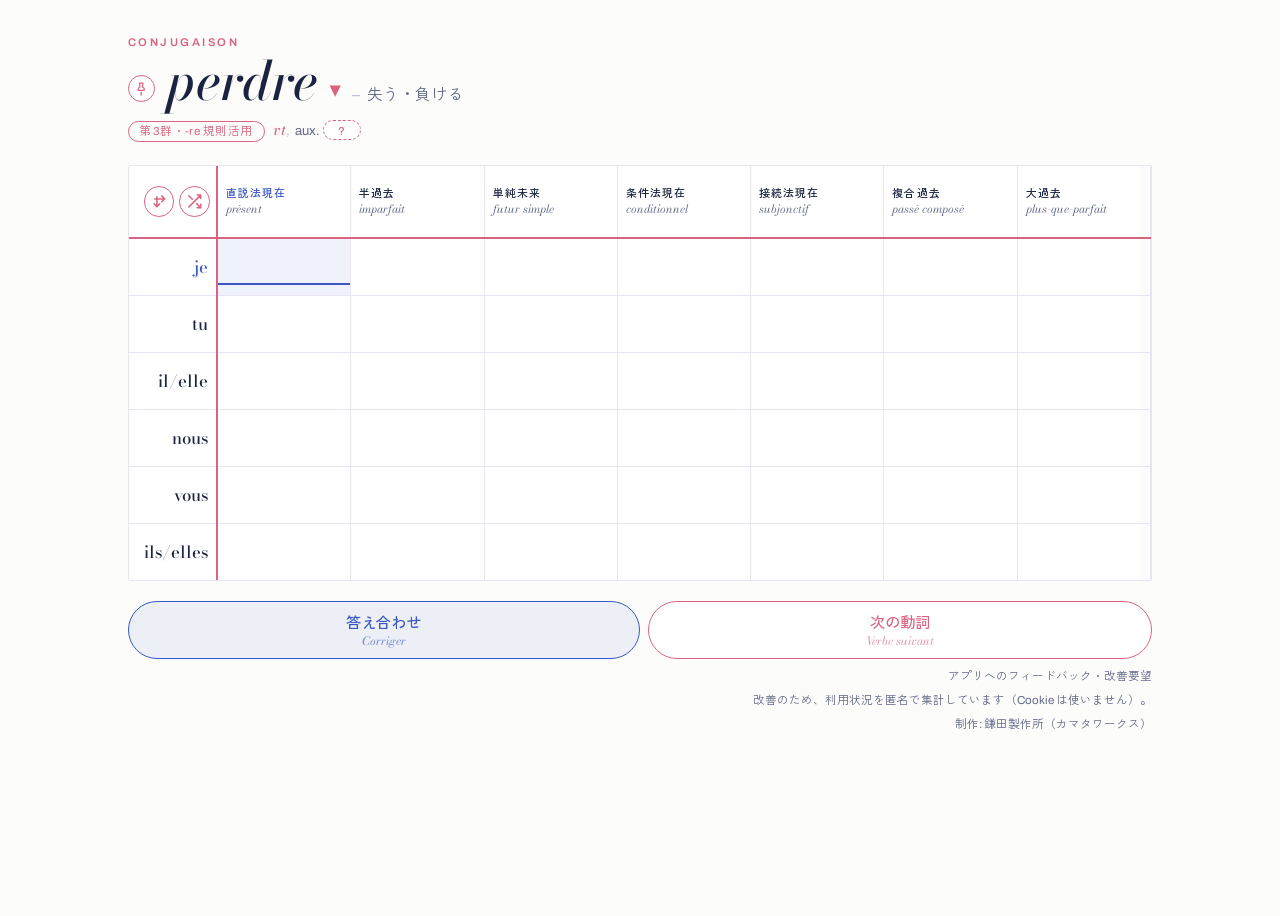
==== commit f43bf81e: "フィードバックリンクなど改善" ====
--- a/index.html
+++ b/index.html
@@ -66,9 +66,10 @@
       <ul class="pins" id="pins"></ul>
     </details>
     <ul class="pins" id="pin-ctrl" hidden></ul>
-    <a class="feedback" href="https://github.com/kamataryo/conjugaison-seyes/issues/new"
-       target="_blank" rel="noopener">Signaler un problème</a>
+    <a class="feedback" href="https://docs.google.com/forms/d/1tBPMsVhd_TxKMZHgWEsG_rXsxv5MEX5pasucZveimdo/viewform?entry.1703671479=fr"
+       target="_blank" rel="noopener">アプリへのフィードバック・改善要望</a>
     <p class="feedback">改善のため、利用状況を匿名で集計しています（Cookie は使いません）。</p>
+    <p class="feedback">制作: <a href="https://www.kamataworks.com/" target="_blank" rel="noopener">鎌田製作所（カマタワークス）</a></p>
   </div>
   <!-- 今回のリリースでは出さない。app.js のリスナと対で戻す
   <button id="reset-score">スコアをリセット</button>
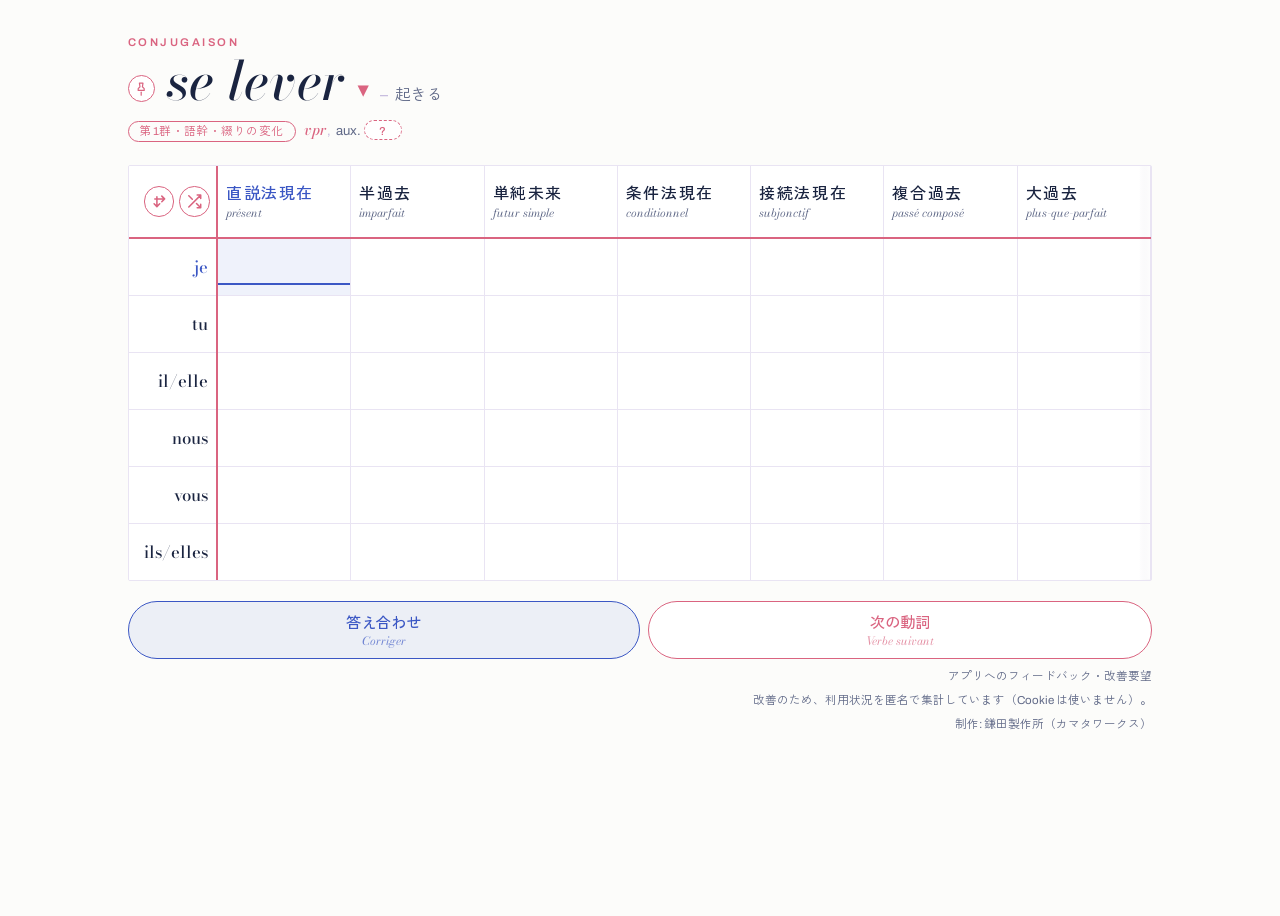
==== commit 4e08ecc0: "フィードバックリンク改善" ====
--- a/index.html
+++ b/index.html
@@ -66,7 +66,7 @@
       <ul class="pins" id="pins"></ul>
     </details>
     <ul class="pins" id="pin-ctrl" hidden></ul>
-    <a class="feedback" href="https://docs.google.com/forms/d/1tBPMsVhd_TxKMZHgWEsG_rXsxv5MEX5pasucZveimdo/viewform?entry.1703671479=fr"
+    <a class="feedback" href="https://docs.google.com/forms/d/e/1FAIpQLSfsK9Joumo-hlC_O_ce9ToLJp44vhC6tLf4W0i_BzzlH5c39A/viewform?usp=pp_url&amp;entry.1703671479=fr"
        target="_blank" rel="noopener">アプリへのフィードバック・改善要望</a>
     <p class="feedback">改善のため、利用状況を匿名で集計しています（Cookie は使いません）。</p>
     <p class="feedback">制作: <a href="https://www.kamataworks.com/" target="_blank" rel="noopener">鎌田製作所（カマタワークス）</a></p>
--- a/style.css
+++ b/style.css
@@ -121,6 +121,14 @@
 }
 #aux-hint span { transform: translateY(1px); } /* 点線の円の中で ? を下げる */
 #aux-hint:hover, #aux-hint:active { background: var(--ng-bg); }
+/* 体の対 (ロシア語版)。字は見出しの他の動詞と同じで、押せることは破線の下線で示す */
+#pair-switch {
+  font: inherit; font-family: var(--display); font-style: italic; font-weight: 500;
+  font-size: .95rem; color: var(--margin);
+  background: none; border: 0; border-bottom: 1px dashed var(--margin); border-radius: 0;
+  min-width: 0; padding: 0 .06rem;
+}
+#pair-switch:hover, #pair-switch:active { background: var(--focus-bg); }
 /* 用例。活用形を含むので答え合わせのあとだけ出る */
 .ex {
   margin: .6rem 0 0; font-family: var(--display); font-style: italic;
@@ -172,7 +180,7 @@
 }
 /* 見出しの中身で決まるぶん。行と列を入れ替えても字面はついて回る */
 th.pron { font-family: var(--display); font-size: 1.05rem; }
-th.tense { font-size: .68rem; letter-spacing: .1em; text-transform: uppercase; }
+th.tense { font-size: 1rem; letter-spacing: .1em; text-transform: uppercase; }
 thead th:first-child { position: sticky; left: 0; z-index: 2; background: var(--card); border-right: 2px solid var(--margin); padding: .25rem .4rem; }
 /* 見出し列は幅を固定。人称と時制を入れ替えても表の位置がずれない。
    下限を決めているのは転置したときの "conditionnel" と 直説法現在(5文字)。
@@ -243,7 +251,7 @@
 input::placeholder { color: var(--rule); opacity: 1; }
 /* 答え合わせで全セルに出る正解。採点前は空なので行の高さは変わらない */
 .ans {
-  display: block; padding: 0 .5rem .4rem; font-size: .8rem; line-height: 1.3;
+  display: block; padding: 0 .5rem .4rem; font-size: .9rem; line-height: 1.3;
   font-family: var(--display); font-style: italic; font-weight: 500; color: inherit;
   white-space: nowrap;
 }
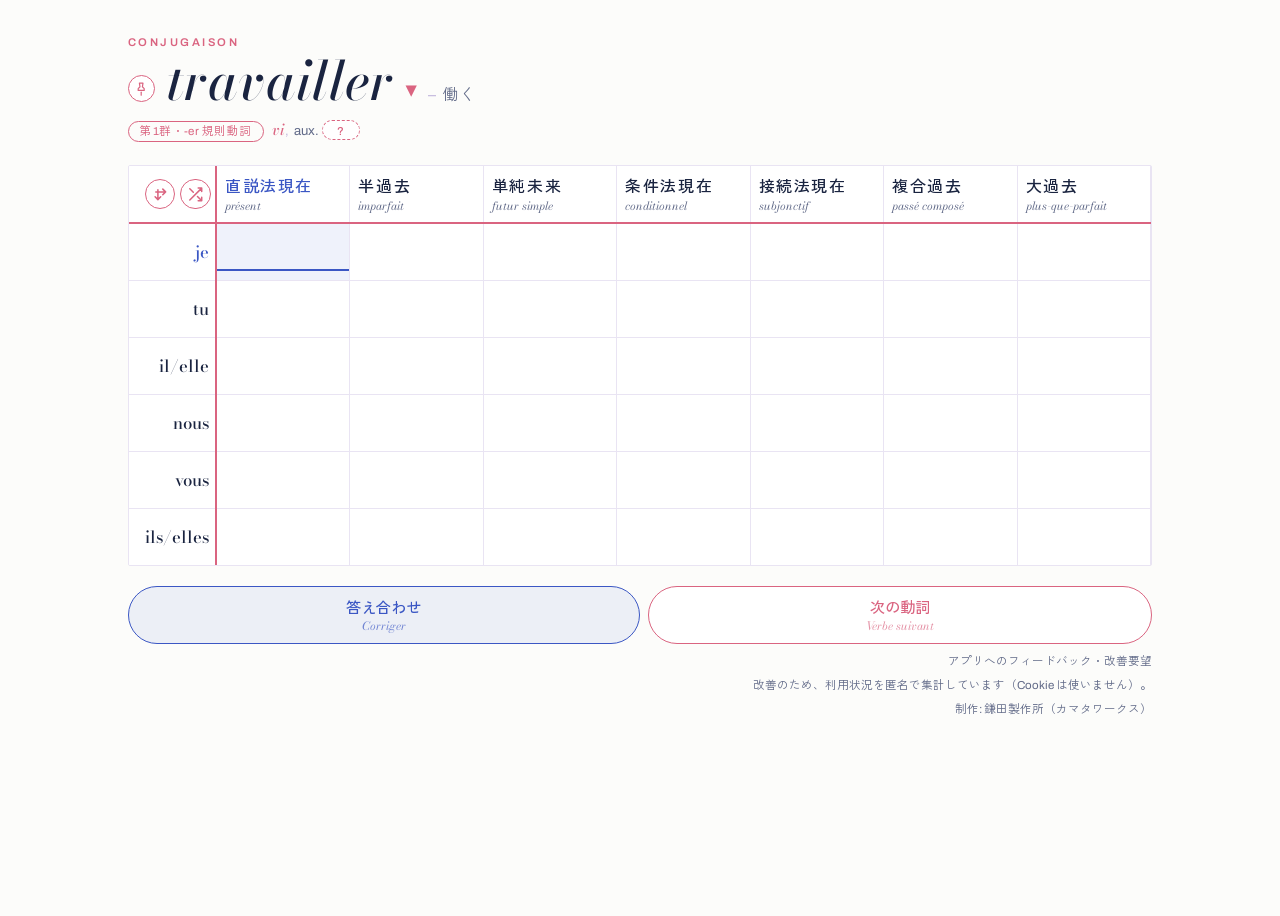
==== commit 91d72dce: "Fix" ====
--- a/index.html
+++ b/index.html
@@ -31,9 +31,23 @@
 <link rel="stylesheet" href="/style.css">
 <!-- 利用状況の集計。?v= や ?pins= は表の状態を URL に書いているだけなので、
      exclude-search で検索文字列を落とす。これがないと表を変えるたびページビューが1件増える -->
+<!-- 出稿の印 (utm_*) だけ集計に残す。値は読み込み時に決めるので、drill.js が
+     URL から消したあとも同じ印のまま送られる。exclude-search で落ちる分の埋め合わせ -->
+<script>
+  const utm = new URLSearchParams(
+    [...new URLSearchParams(location.search)].filter(([k]) => k.startsWith("utm_")),
+  ).toString();
+  window.keepUtm = (type, payload) => {
+    const url = new URL(payload.url);
+    url.search = utm;
+    payload.url = url.toString();
+    return payload;
+  };
+</script>
 <script defer src="https://cloud.umami.is/script.js"
         data-website-id="b7166d81-1b1d-47ce-88b9-a2f054dd29b0"
         data-exclude-search="true"
+        data-before-send="keepUtm"
         data-tag="fr"></script>
 
 <p id="fallback" hidden>動詞データを読み込めませんでした。ページを再読み込みしてください。</p>
--- a/style.css
+++ b/style.css
@@ -162,26 +162,34 @@
 
 /* 右にまだ続くときだけ右端に影。覆い(local)が中身と一緒に流れ、端まで来ると影が消える */
 .scroll {
-  overflow-x: auto; border: 1px solid var(--rule-faint); border-radius: 2px;
+  overflow-x: auto;
+  border: 1px solid var(--rule-faint); border-radius: 2px;
   background:
-    linear-gradient(to left, var(--card), transparent) right / 1.5rem 100% no-repeat local,
+    linear-gradient(to left, var(--card) 1rem, transparent 2rem) right / 2rem 100% no-repeat local,
     linear-gradient(to left, var(--shade), transparent) right / .75rem 100% no-repeat scroll,
     var(--card);
 }
 table { border-collapse: collapse; width: 100%; }
 th { font-weight: 500; text-align: left; }
 /* 見出しの位置で決まるぶん(余白・罫・sticky)。中身が人称でも時制でも共通 */
-thead th { padding: .45rem .5rem; white-space: nowrap; border-bottom: 2px solid var(--margin); border-right: 1px solid var(--rule-faint); }
+thead th { padding: 0 .5rem; white-space: nowrap; border-bottom: 2px solid var(--margin); border-right: 1px solid var(--rule-faint); }
 tbody th {
   position: sticky; left: 0; z-index: 1; background: var(--card);
   padding: 0 .5rem; white-space: nowrap;
-  border-right: 2px solid var(--margin);
   border-bottom: 1px solid var(--rule-faint);
 }
+/* border-collapse では罫は表のもので、sticky なセルについて来ない。赤い縦罫だけ自前で描く。
+   inset 影は padding box で切られるので、Safari では border のぶん左にずれ、
+   行罫のところで途切れる。::after なら border の外まで伸ばせる */
+tbody th::after, thead th:first-child::after {
+  content: ""; position: absolute; top: 0; right: 0; bottom: -1px; width: 2px; background: var(--margin);
+}
+tbody tr:last-child th::after { bottom: 0; } /* 表の底からはみ出さない */
 /* 見出しの中身で決まるぶん。行と列を入れ替えても字面はついて回る */
 th.pron { font-family: var(--display); font-size: 1.05rem; }
 th.tense { font-size: 1rem; letter-spacing: .1em; text-transform: uppercase; }
-thead th:first-child { position: sticky; left: 0; z-index: 2; background: var(--card); border-right: 2px solid var(--margin); padding: .25rem .4rem; }
+/* border-right は落とす。赤い縦罫(::after)を右端に置くので、border があるとそのぶん内側に寄る */
+thead th:first-child { position: sticky; left: 0; z-index: 2; background: var(--card); border-right: 0; padding: .25rem .4rem; }
 /* 見出し列は幅を固定。人称と時制を入れ替えても表の位置がずれない。
    下限を決めているのは転置したときの "conditionnel" と 直説法現在(5文字)。
    これ以上詰めると人称のときだけ列が細くなって、入れ替えるたびに表が横に動く */
@@ -259,6 +267,8 @@
 .ans:empty { display: none; }
 /* 正解はセルの左、読み上げはセルの右端に寄せる。右には少し余白を残す */
 .ans:not(:empty) { display: flex; align-items: baseline; padding-right: .7rem; }
+/* 書き足しに戻っているあいだ、まだ当てていないマスの答えは引っ込める */
+#grid.hide-ans input:not(:disabled) + .ans { display: none; }
 .say {
   border: 0; background: transparent; color: var(--margin); cursor: pointer;
   padding: 0; margin-left: auto; flex: none; align-self: center;
@@ -284,6 +294,7 @@
 #hint[hidden] { display: none; }
 #hint {
   display: grid; place-items: center;
+  position: relative; z-index: 3; /* td・th が position:relative なので、重ねるだけでは表の下に隠れる */
   box-sizing: border-box; padding-top: var(--thead-h, 0px); /* 表全体でなく tbody の上下中央に */
   pointer-events: none; transition: opacity .45s ease;
   background: linear-gradient(90deg, transparent 40%, color-mix(in srgb, var(--card) 85%, transparent));
